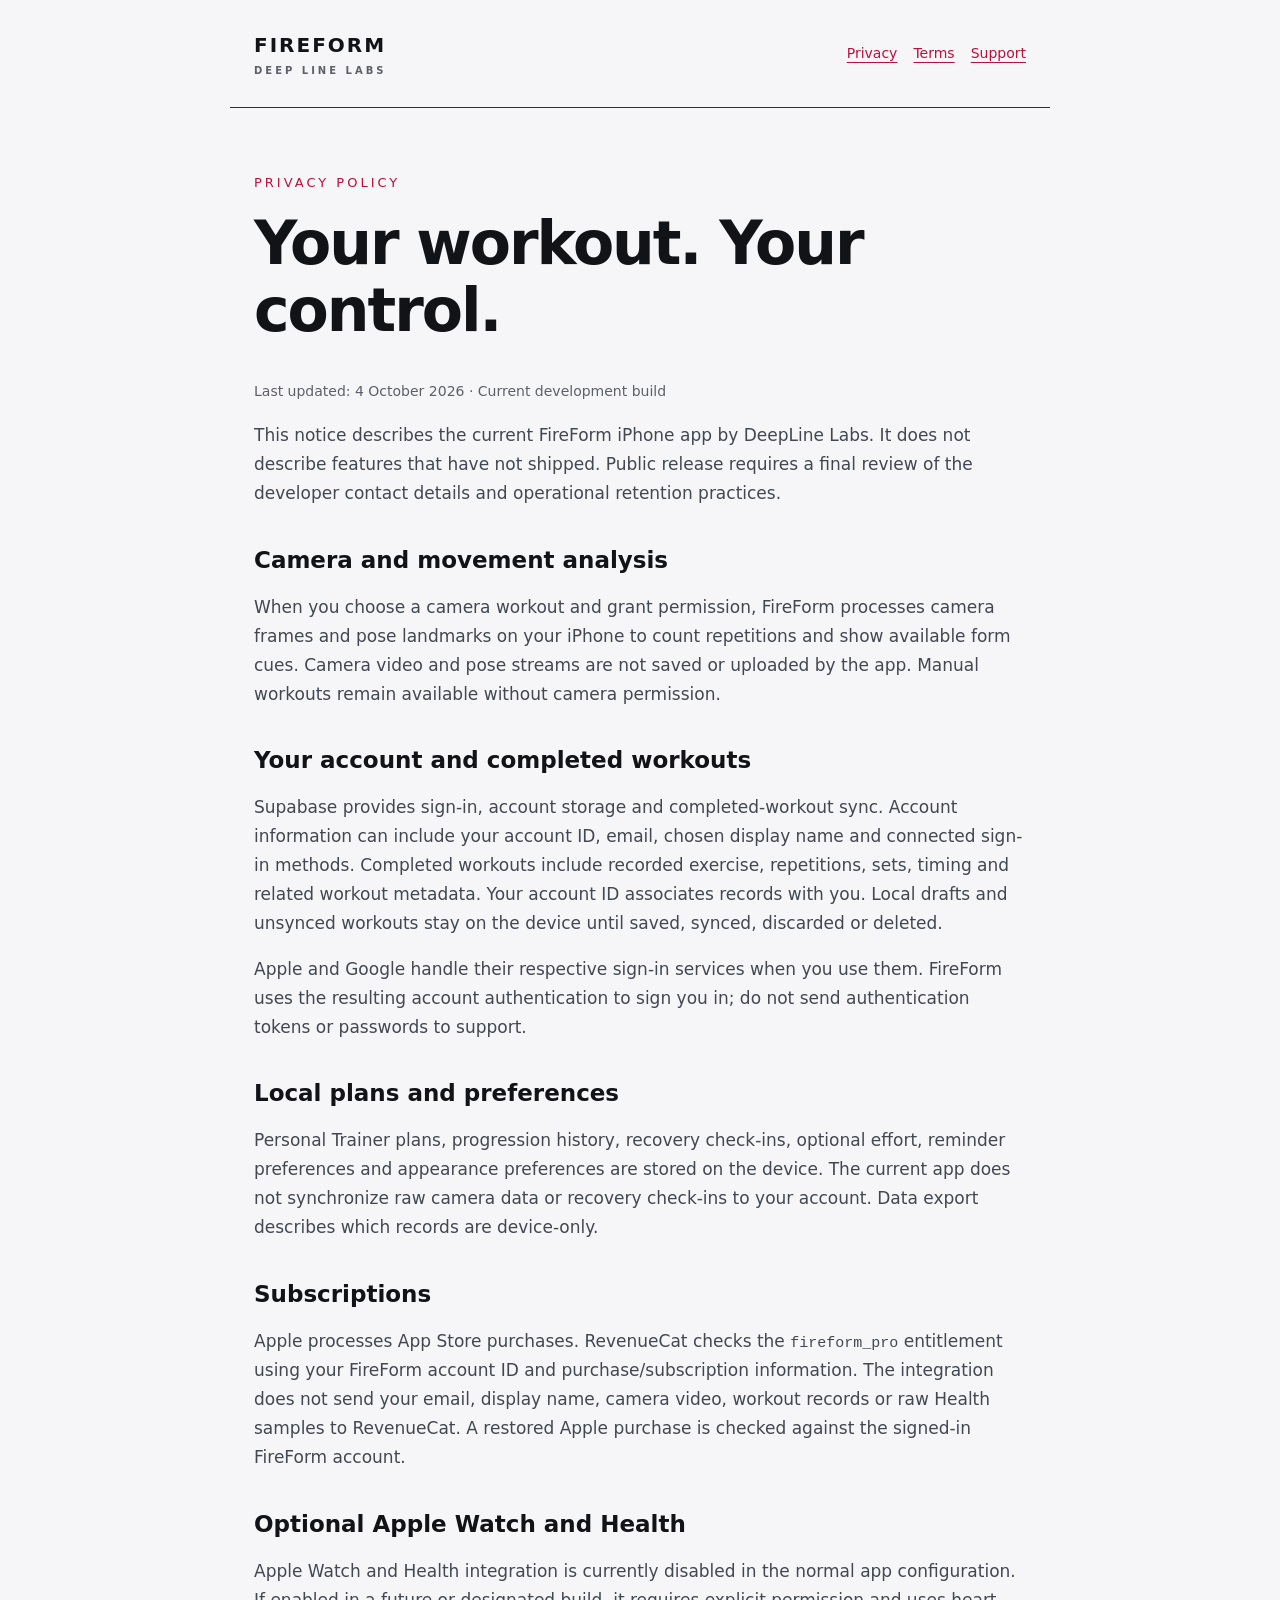
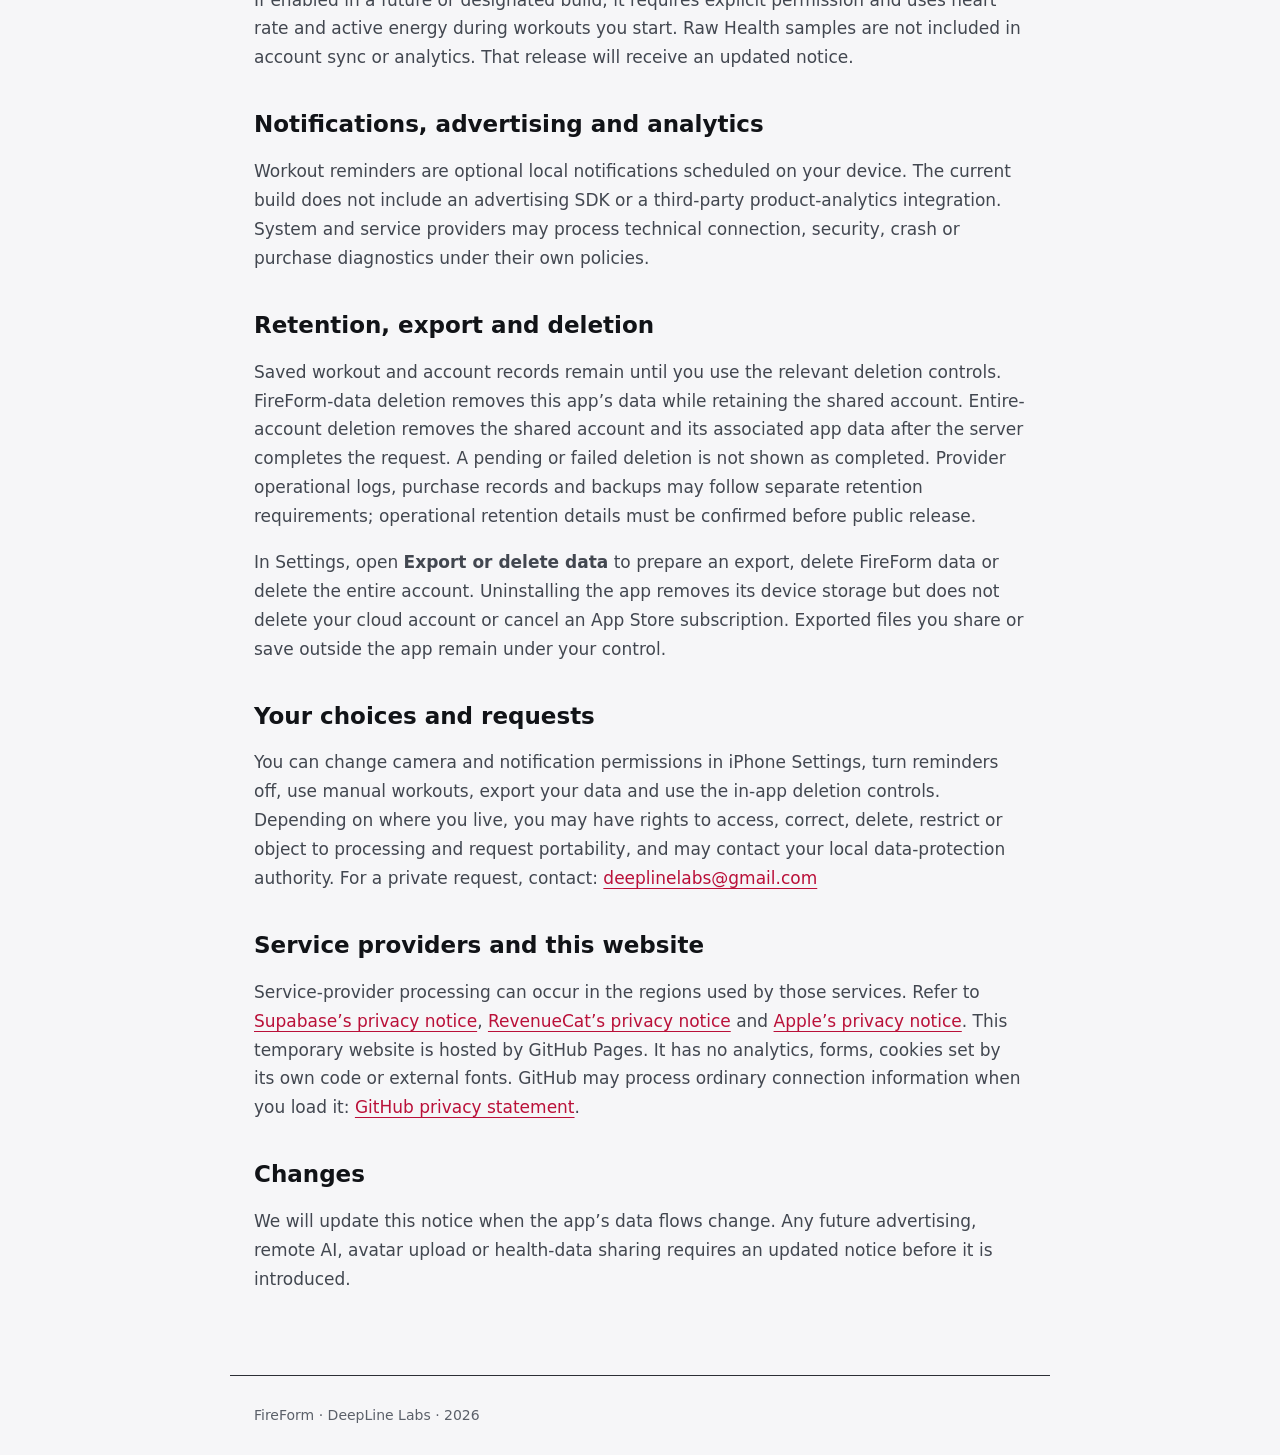
==== privacy.html @ 402961d0 "docs: publish FireForm privacy and support pages" ====
<!doctype html><html lang="en"><head><meta charset="utf-8"><meta name="viewport" content="width=device-width,initial-scale=1"><meta name="color-scheme" content="dark light"><title>Privacy policy · FireForm</title><link rel="stylesheet" href="style.css"></head><body><a class="skip" href="#main">Skip to content</a><header><a class="brand" href="index.html">FIREFORM<span>DEEP LINE LABS</span></a><nav aria-label="Site"><a href="privacy.html">Privacy</a><a href="terms.html">Terms</a><a href="support.html">Support</a></nav></header><main id="main"><p class="eyebrow">PRIVACY POLICY</p><h1>Your workout. Your control.</h1><p class="muted">Last updated: 4 October 2026 · Current development build</p><p>This notice describes the current FireForm iPhone app by DeepLine Labs. It does not describe features that have not shipped. Public release requires a final review of the developer contact details and operational retention practices.</p>
<h2>Camera and movement analysis</h2><p>When you choose a camera workout and grant permission, FireForm processes camera frames and pose landmarks on your iPhone to count repetitions and show available form cues. Camera video and pose streams are not saved or uploaded by the app. Manual workouts remain available without camera permission.</p>
<h2>Your account and completed workouts</h2><p>Supabase provides sign-in, account storage and completed-workout sync. Account information can include your account ID, email, chosen display name and connected sign-in methods. Completed workouts include recorded exercise, repetitions, sets, timing and related workout metadata. Your account ID associates records with you. Local drafts and unsynced workouts stay on the device until saved, synced, discarded or deleted.</p><p>Apple and Google handle their respective sign-in services when you use them. FireForm uses the resulting account authentication to sign you in; do not send authentication tokens or passwords to support.</p>
<h2>Local plans and preferences</h2><p>Personal Trainer plans, progression history, recovery check-ins, optional effort, reminder preferences and appearance preferences are stored on the device. The current app does not synchronize raw camera data or recovery check-ins to your account. Data export describes which records are device-only.</p>
<h2>Subscriptions</h2><p>Apple processes App Store purchases. RevenueCat checks the <code>fireform_pro</code> entitlement using your FireForm account ID and purchase/subscription information. The integration does not send your email, display name, camera video, workout records or raw Health samples to RevenueCat. A restored Apple purchase is checked against the signed-in FireForm account.</p>
<h2>Optional Apple Watch and Health</h2><p>Apple Watch and Health integration is currently disabled in the normal app configuration. If enabled in a future or designated build, it requires explicit permission and uses heart rate and active energy during workouts you start. Raw Health samples are not included in account sync or analytics. That release will receive an updated notice.</p>
<h2>Notifications, advertising and analytics</h2><p>Workout reminders are optional local notifications scheduled on your device. The current build does not include an advertising SDK or a third-party product-analytics integration. System and service providers may process technical connection, security, crash or purchase diagnostics under their own policies.</p>
<h2>Retention, export and deletion</h2><p>Saved workout and account records remain until you use the relevant deletion controls. FireForm-data deletion removes this app’s data while retaining the shared account. Entire-account deletion removes the shared account and its associated app data after the server completes the request. A pending or failed deletion is not shown as completed. Provider operational logs, purchase records and backups may follow separate retention requirements; operational retention details must be confirmed before public release.</p><p>In Settings, open <strong>Export or delete data</strong> to prepare an export, delete FireForm data or delete the entire account. Uninstalling the app removes its device storage but does not delete your cloud account or cancel an App Store subscription. Exported files you share or save outside the app remain under your control.</p>
<h2>Your choices and requests</h2><p>You can change camera and notification permissions in iPhone Settings, turn reminders off, use manual workouts, export your data and use the in-app deletion controls. Depending on where you live, you may have rights to access, correct, delete, restrict or object to processing and request portability, and may contact your local data-protection authority. For a private request, contact: <a href="mailto:deeplinelabs@gmail.com">deeplinelabs@gmail.com</a></p>
<h2>Service providers and this website</h2><p>Service-provider processing can occur in the regions used by those services. Refer to <a href="https://supabase.com/privacy">Supabase’s privacy notice</a>, <a href="https://www.revenuecat.com/privacy">RevenueCat’s privacy notice</a> and <a href="https://www.apple.com/legal/privacy/">Apple’s privacy notice</a>. This temporary website is hosted by GitHub Pages. It has no analytics, forms, cookies set by its own code or external fonts. GitHub may process ordinary connection information when you load it: <a href="https://docs.github.com/en/site-policy/privacy-policies/github-general-privacy-statement">GitHub privacy statement</a>.</p>
<h2>Changes</h2><p>We will update this notice when the app’s data flows change. Any future advertising, remote AI, avatar upload or health-data sharing requires an updated notice before it is introduced.</p></main><footer>FireForm · DeepLine Labs · 2026</footer></body></html>
---- style.css ----
*{box-sizing:border-box}html{background:#111317;color:#fff;font-family:system-ui,-apple-system,sans-serif;line-height:1.7}body{margin:0}header,main,footer{max-width:820px;margin:auto;padding:28px 24px}header{display:flex;justify-content:space-between;align-items:center;gap:24px;border-bottom:1px solid #2c2f36}a{color:#ff6b89;text-underline-offset:4px}a:focus-visible{outline:3px solid #ff6b89;outline-offset:5px}.brand{font-size:20px;font-weight:800;letter-spacing:2px;text-decoration:none;color:#fff}.brand span{display:block;font-size:10px;color:#c9cdd2;letter-spacing:3px}nav{display:flex;flex-wrap:wrap;gap:16px}nav a{display:inline-flex;align-items:center;min-height:44px;font-size:14px}.eyebrow{letter-spacing:3px;font-size:13px;color:#ff6b89;margin-top:36px}h1{font-size:clamp(34px,7vw,60px);letter-spacing:-2px;line-height:1.12;margin:16px 0 36px}h2{font-size:23px;line-height:1.3;margin:38px 0 12px}p{font-size:17px;color:#c9cdd2}.muted,footer{font-size:14px;color:#9da3af}.cards{display:grid;gap:14px;margin:32px 0}.cards a{display:block;text-decoration:none;padding:24px;background:#1a1d23;border:1px solid #2c2f36;border-radius:18px}.cards strong{display:block;font-size:22px;color:#fff}.cards span{display:block;color:#c9cdd2;margin-top:6px}footer{border-top:1px solid #2c2f36;margin-top:36px}.skip{position:absolute;left:16px;top:-80px;background:#111317;padding:12px}.skip:focus{top:12px}code{font-size:15px}@media(max-width:500px){header{align-items:flex-start;flex-direction:column;gap:8px}header,main,footer{padding:20px}h1{letter-spacing:-1px}}@media(prefers-color-scheme:light){html{background:#f6f6f8;color:#111317}p,.cards span{color:#424750}a,.eyebrow{color:#ba1039}.brand,.cards strong{color:#111317}.brand span,.muted,footer{color:#5b6069}.cards a{background:#fff;border-color:#d9dde3}.skip{background:#fff}}
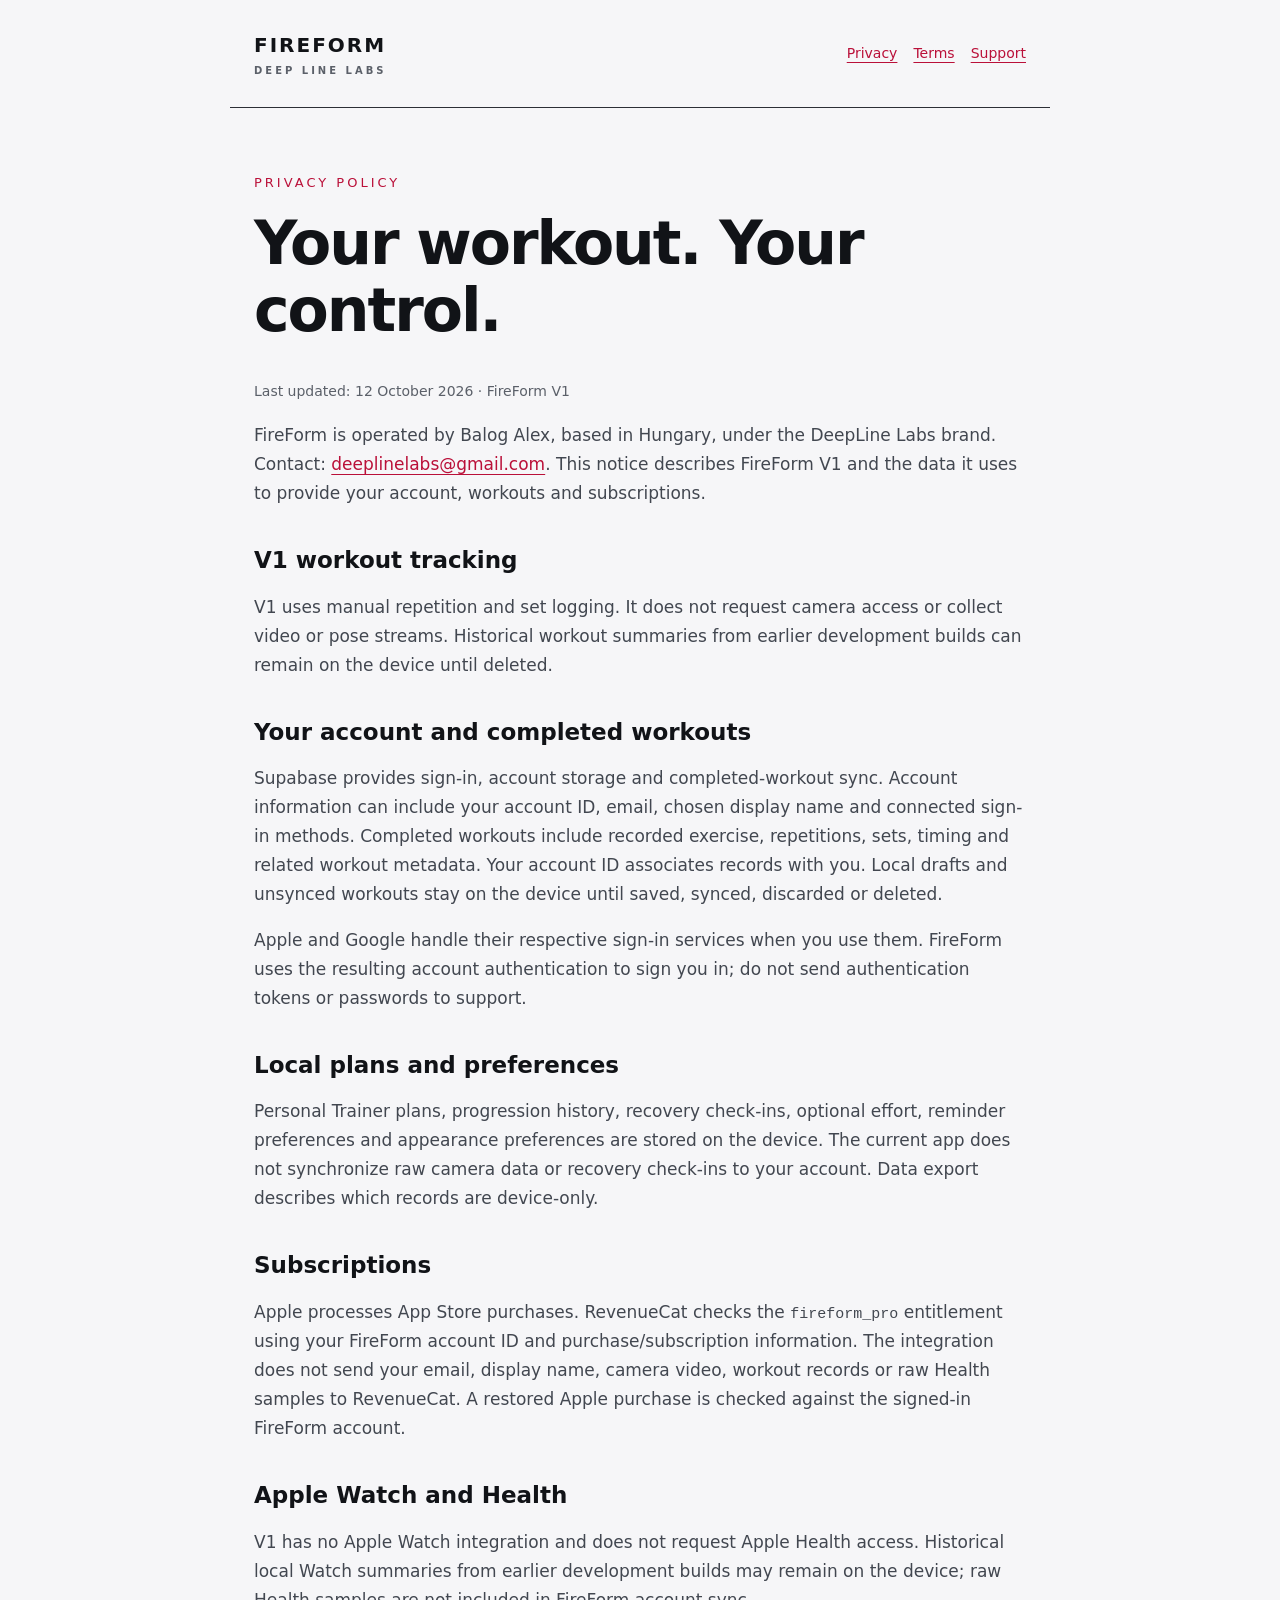
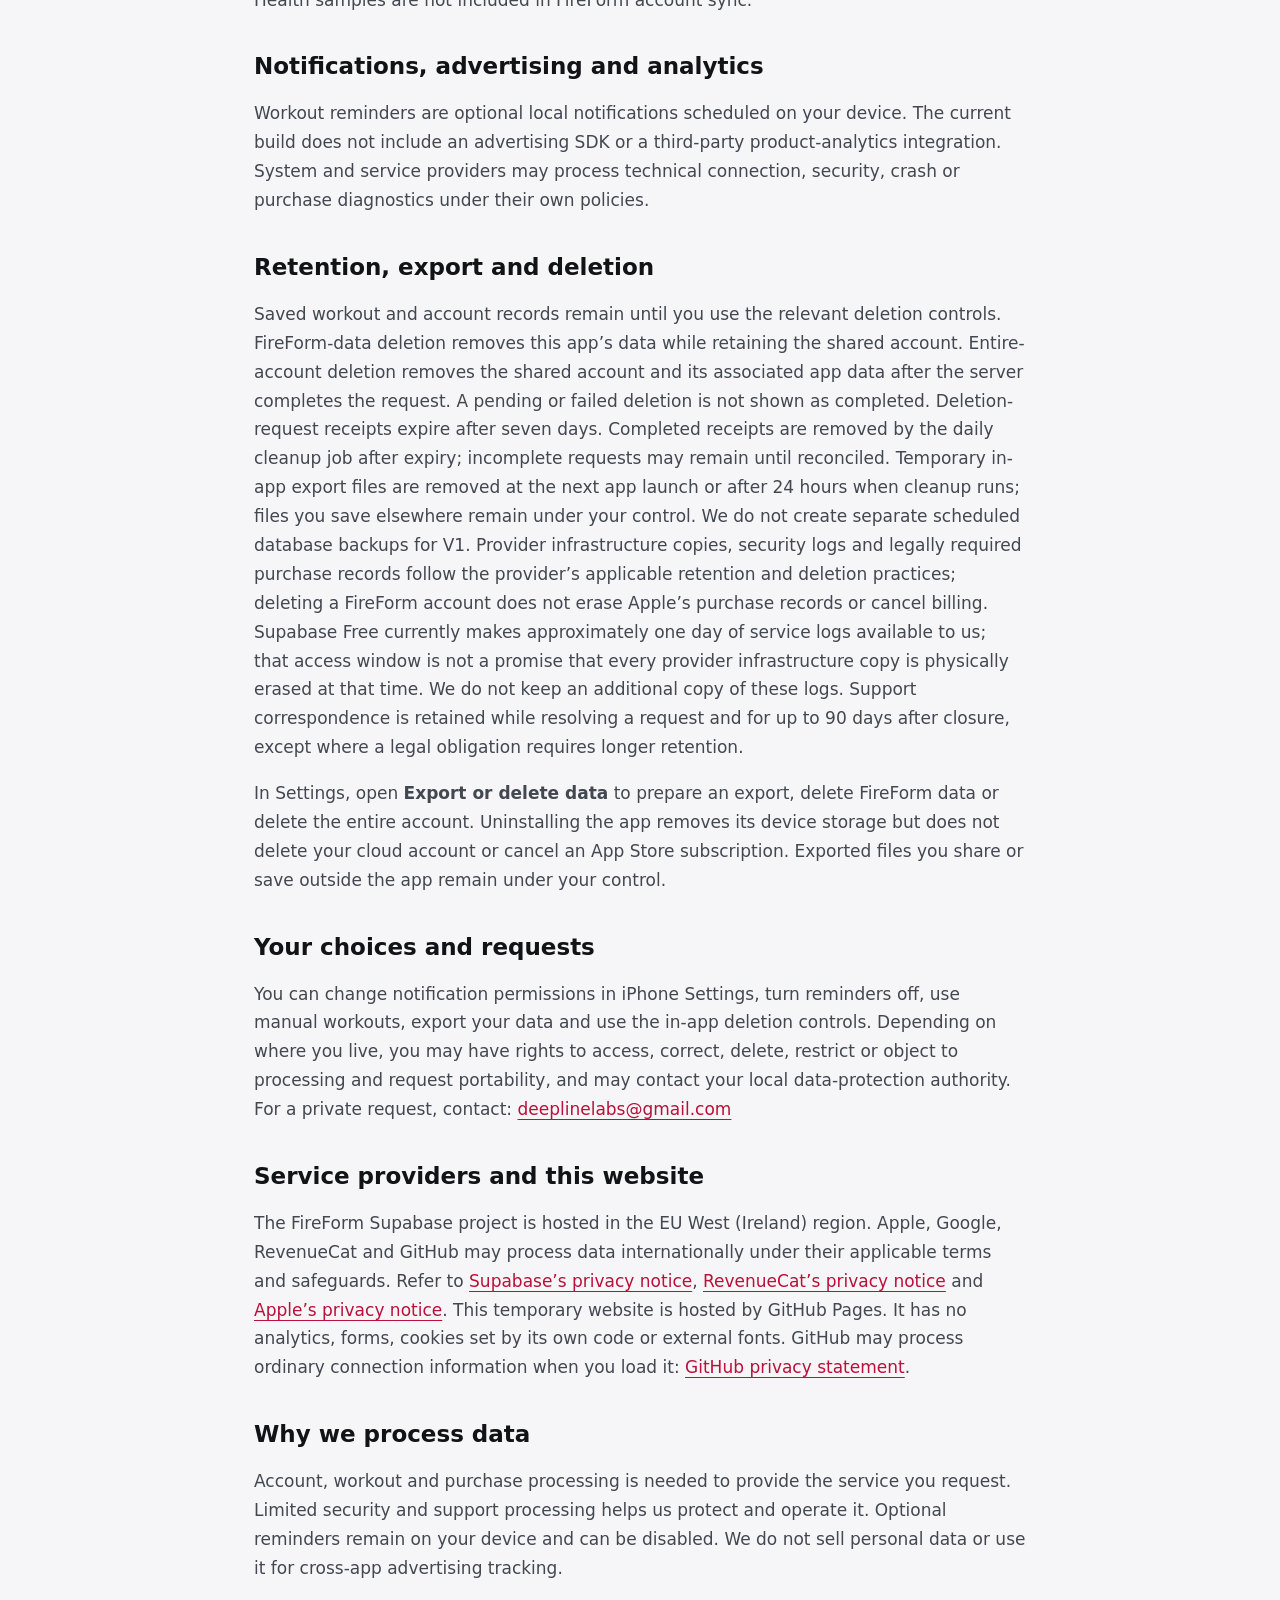
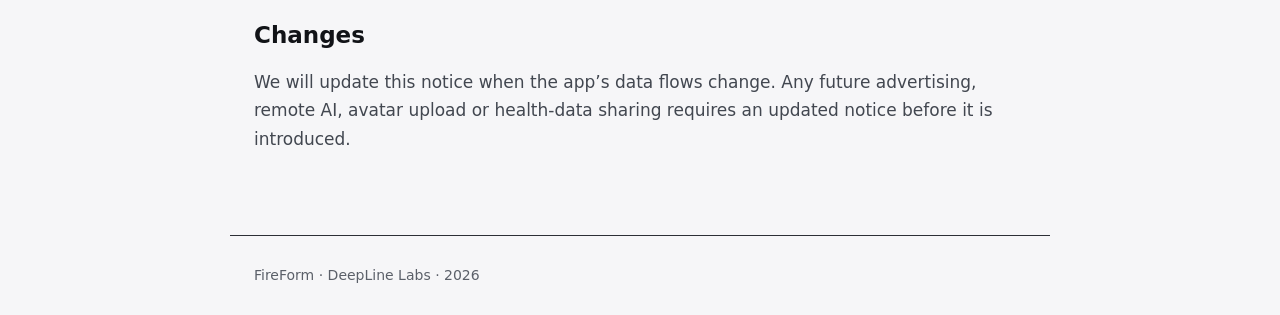
==== commit a0e7f559: "docs: publish English V1 privacy terms and support" ====
--- a/privacy.html
+++ b/privacy.html
@@ -1,11 +1,12 @@
-<!doctype html><html lang="en"><head><meta charset="utf-8"><meta name="viewport" content="width=device-width,initial-scale=1"><meta name="color-scheme" content="dark light"><title>Privacy policy · FireForm</title><link rel="stylesheet" href="style.css"></head><body><a class="skip" href="#main">Skip to content</a><header><a class="brand" href="index.html">FIREFORM<span>DEEP LINE LABS</span></a><nav aria-label="Site"><a href="privacy.html">Privacy</a><a href="terms.html">Terms</a><a href="support.html">Support</a></nav></header><main id="main"><p class="eyebrow">PRIVACY POLICY</p><h1>Your workout. Your control.</h1><p class="muted">Last updated: 4 October 2026 · Current development build</p><p>This notice describes the current FireForm iPhone app by DeepLine Labs. It does not describe features that have not shipped. Public release requires a final review of the developer contact details and operational retention practices.</p>
-<h2>Camera and movement analysis</h2><p>When you choose a camera workout and grant permission, FireForm processes camera frames and pose landmarks on your iPhone to count repetitions and show available form cues. Camera video and pose streams are not saved or uploaded by the app. Manual workouts remain available without camera permission.</p>
+<!doctype html><html lang="en"><head><meta charset="utf-8"><meta name="viewport" content="width=device-width,initial-scale=1"><meta name="color-scheme" content="dark light"><title>Privacy policy · FireForm</title><link rel="stylesheet" href="style.css"></head><body><a class="skip" href="#main">Skip to content</a><header><a class="brand" href="index.html">FIREFORM<span>DEEP LINE LABS</span></a><nav aria-label="Site"><a href="privacy.html">Privacy</a><a href="terms.html">Terms</a><a href="support.html">Support</a></nav></header><main id="main"><p class="eyebrow">PRIVACY POLICY</p><h1>Your workout. Your control.</h1><p class="muted">Last updated: 12 October 2026 · FireForm V1</p><p>FireForm is operated by Balog Alex, based in Hungary, under the DeepLine Labs brand. Contact: <a href="mailto:deeplinelabs@gmail.com">deeplinelabs@gmail.com</a>. This notice describes FireForm V1 and the data it uses to provide your account, workouts and subscriptions.</p>
+<h2>V1 workout tracking</h2><p>V1 uses manual repetition and set logging. It does not request camera access or collect video or pose streams. Historical workout summaries from earlier development builds can remain on the device until deleted.</p>
 <h2>Your account and completed workouts</h2><p>Supabase provides sign-in, account storage and completed-workout sync. Account information can include your account ID, email, chosen display name and connected sign-in methods. Completed workouts include recorded exercise, repetitions, sets, timing and related workout metadata. Your account ID associates records with you. Local drafts and unsynced workouts stay on the device until saved, synced, discarded or deleted.</p><p>Apple and Google handle their respective sign-in services when you use them. FireForm uses the resulting account authentication to sign you in; do not send authentication tokens or passwords to support.</p>
 <h2>Local plans and preferences</h2><p>Personal Trainer plans, progression history, recovery check-ins, optional effort, reminder preferences and appearance preferences are stored on the device. The current app does not synchronize raw camera data or recovery check-ins to your account. Data export describes which records are device-only.</p>
 <h2>Subscriptions</h2><p>Apple processes App Store purchases. RevenueCat checks the <code>fireform_pro</code> entitlement using your FireForm account ID and purchase/subscription information. The integration does not send your email, display name, camera video, workout records or raw Health samples to RevenueCat. A restored Apple purchase is checked against the signed-in FireForm account.</p>
-<h2>Optional Apple Watch and Health</h2><p>Apple Watch and Health integration is currently disabled in the normal app configuration. If enabled in a future or designated build, it requires explicit permission and uses heart rate and active energy during workouts you start. Raw Health samples are not included in account sync or analytics. That release will receive an updated notice.</p>
+<h2>Apple Watch and Health</h2><p>V1 has no Apple Watch integration and does not request Apple Health access. Historical local Watch summaries from earlier development builds may remain on the device; raw Health samples are not included in FireForm account sync.</p>
 <h2>Notifications, advertising and analytics</h2><p>Workout reminders are optional local notifications scheduled on your device. The current build does not include an advertising SDK or a third-party product-analytics integration. System and service providers may process technical connection, security, crash or purchase diagnostics under their own policies.</p>
-<h2>Retention, export and deletion</h2><p>Saved workout and account records remain until you use the relevant deletion controls. FireForm-data deletion removes this app’s data while retaining the shared account. Entire-account deletion removes the shared account and its associated app data after the server completes the request. A pending or failed deletion is not shown as completed. Provider operational logs, purchase records and backups may follow separate retention requirements; operational retention details must be confirmed before public release.</p><p>In Settings, open <strong>Export or delete data</strong> to prepare an export, delete FireForm data or delete the entire account. Uninstalling the app removes its device storage but does not delete your cloud account or cancel an App Store subscription. Exported files you share or save outside the app remain under your control.</p>
-<h2>Your choices and requests</h2><p>You can change camera and notification permissions in iPhone Settings, turn reminders off, use manual workouts, export your data and use the in-app deletion controls. Depending on where you live, you may have rights to access, correct, delete, restrict or object to processing and request portability, and may contact your local data-protection authority. For a private request, contact: <a href="mailto:deeplinelabs@gmail.com">deeplinelabs@gmail.com</a></p>
-<h2>Service providers and this website</h2><p>Service-provider processing can occur in the regions used by those services. Refer to <a href="https://supabase.com/privacy">Supabase’s privacy notice</a>, <a href="https://www.revenuecat.com/privacy">RevenueCat’s privacy notice</a> and <a href="https://www.apple.com/legal/privacy/">Apple’s privacy notice</a>. This temporary website is hosted by GitHub Pages. It has no analytics, forms, cookies set by its own code or external fonts. GitHub may process ordinary connection information when you load it: <a href="https://docs.github.com/en/site-policy/privacy-policies/github-general-privacy-statement">GitHub privacy statement</a>.</p>
+<h2>Retention, export and deletion</h2><p>Saved workout and account records remain until you use the relevant deletion controls. FireForm-data deletion removes this app’s data while retaining the shared account. Entire-account deletion removes the shared account and its associated app data after the server completes the request. A pending or failed deletion is not shown as completed. Deletion-request receipts expire after seven days. Completed receipts are removed by the daily cleanup job after expiry; incomplete requests may remain until reconciled. Temporary in-app export files are removed at the next app launch or after 24 hours when cleanup runs; files you save elsewhere remain under your control. We do not create separate scheduled database backups for V1. Provider infrastructure copies, security logs and legally required purchase records follow the provider’s applicable retention and deletion practices; deleting a FireForm account does not erase Apple’s purchase records or cancel billing. Supabase Free currently makes approximately one day of service logs available to us; that access window is not a promise that every provider infrastructure copy is physically erased at that time. We do not keep an additional copy of these logs. Support correspondence is retained while resolving a request and for up to 90 days after closure, except where a legal obligation requires longer retention.</p><p>In Settings, open <strong>Export or delete data</strong> to prepare an export, delete FireForm data or delete the entire account. Uninstalling the app removes its device storage but does not delete your cloud account or cancel an App Store subscription. Exported files you share or save outside the app remain under your control.</p>
+<h2>Your choices and requests</h2><p>You can change notification permissions in iPhone Settings, turn reminders off, use manual workouts, export your data and use the in-app deletion controls. Depending on where you live, you may have rights to access, correct, delete, restrict or object to processing and request portability, and may contact your local data-protection authority. For a private request, contact: <a href="mailto:deeplinelabs@gmail.com">deeplinelabs@gmail.com</a></p>
+<h2>Service providers and this website</h2><p>The FireForm Supabase project is hosted in the EU West (Ireland) region. Apple, Google, RevenueCat and GitHub may process data internationally under their applicable terms and safeguards. Refer to <a href="https://supabase.com/privacy">Supabase’s privacy notice</a>, <a href="https://www.revenuecat.com/privacy">RevenueCat’s privacy notice</a> and <a href="https://www.apple.com/legal/privacy/">Apple’s privacy notice</a>. This temporary website is hosted by GitHub Pages. It has no analytics, forms, cookies set by its own code or external fonts. GitHub may process ordinary connection information when you load it: <a href="https://docs.github.com/en/site-policy/privacy-policies/github-general-privacy-statement">GitHub privacy statement</a>.</p>
+<h2>Why we process data</h2><p>Account, workout and purchase processing is needed to provide the service you request. Limited security and support processing helps us protect and operate it. Optional reminders remain on your device and can be disabled. We do not sell personal data or use it for cross-app advertising tracking.</p>
 <h2>Changes</h2><p>We will update this notice when the app’s data flows change. Any future advertising, remote AI, avatar upload or health-data sharing requires an updated notice before it is introduced.</p></main><footer>FireForm · DeepLine Labs · 2026</footer></body></html>
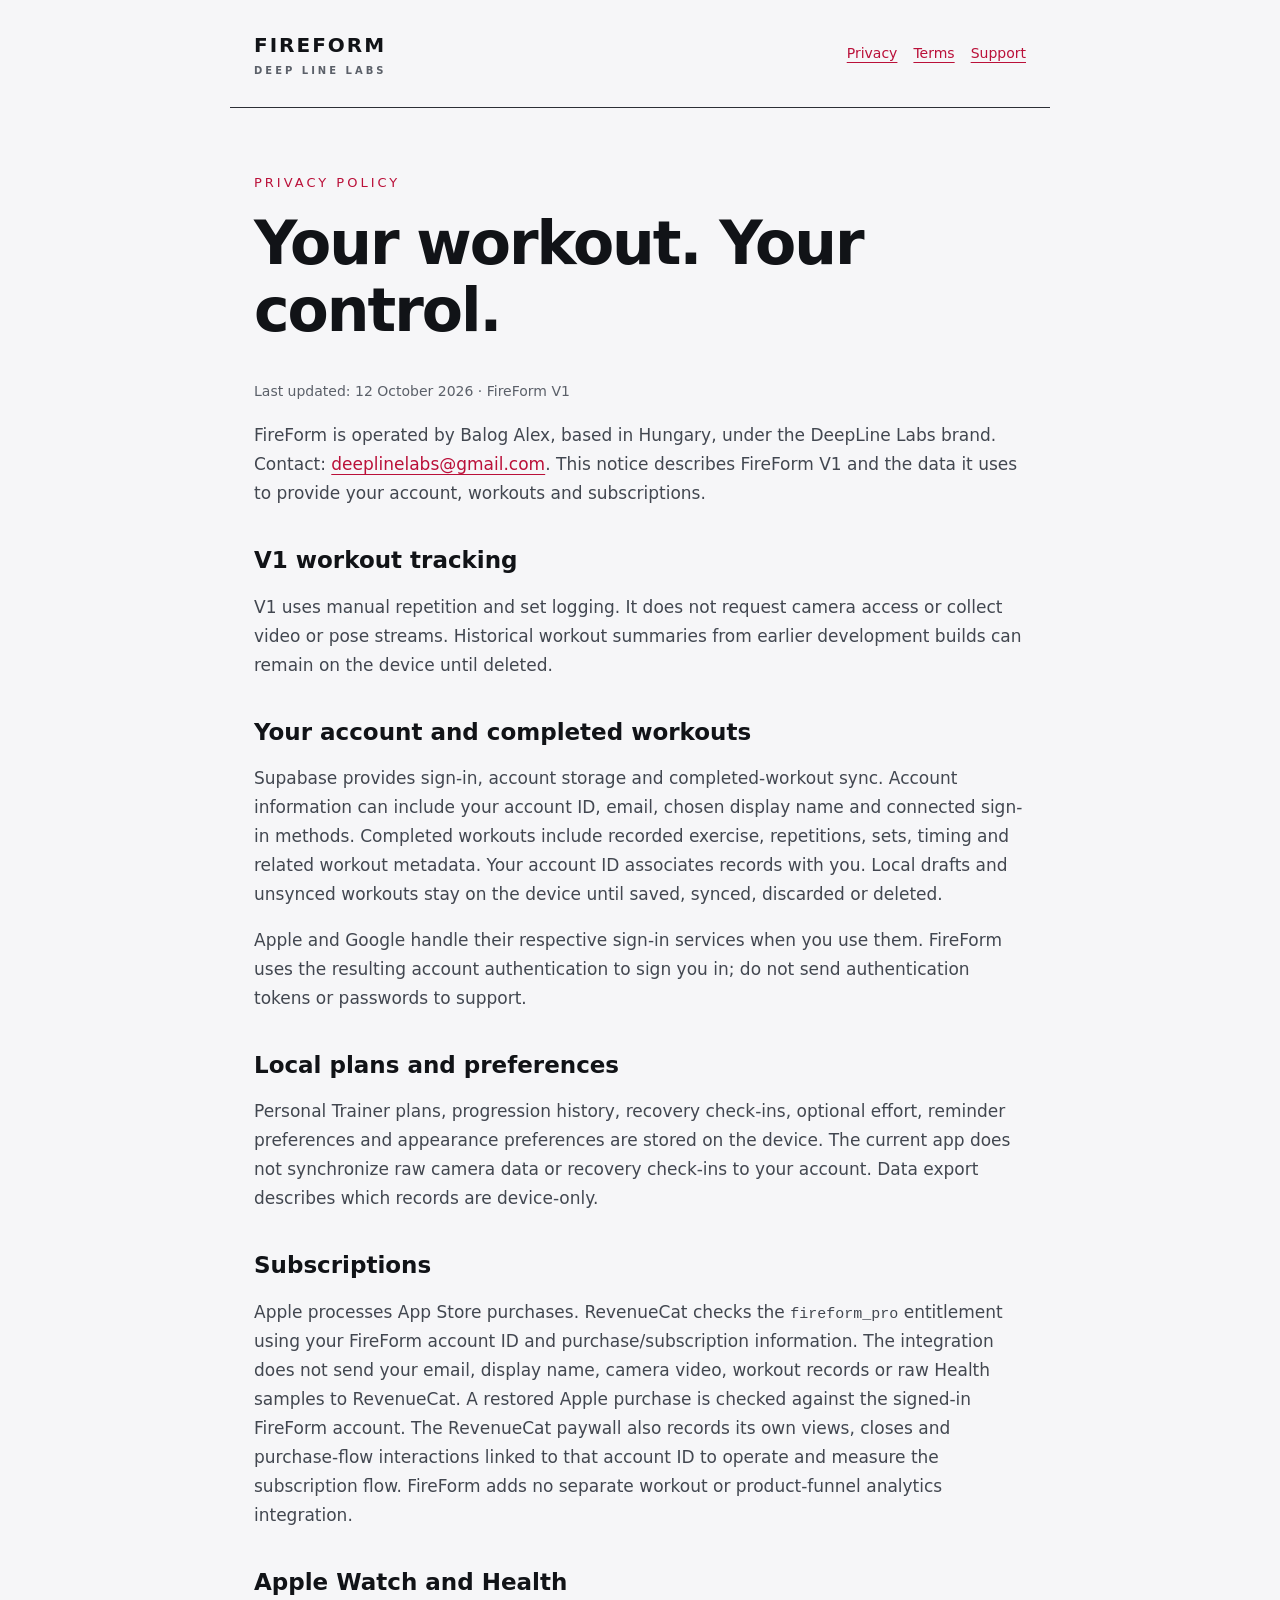
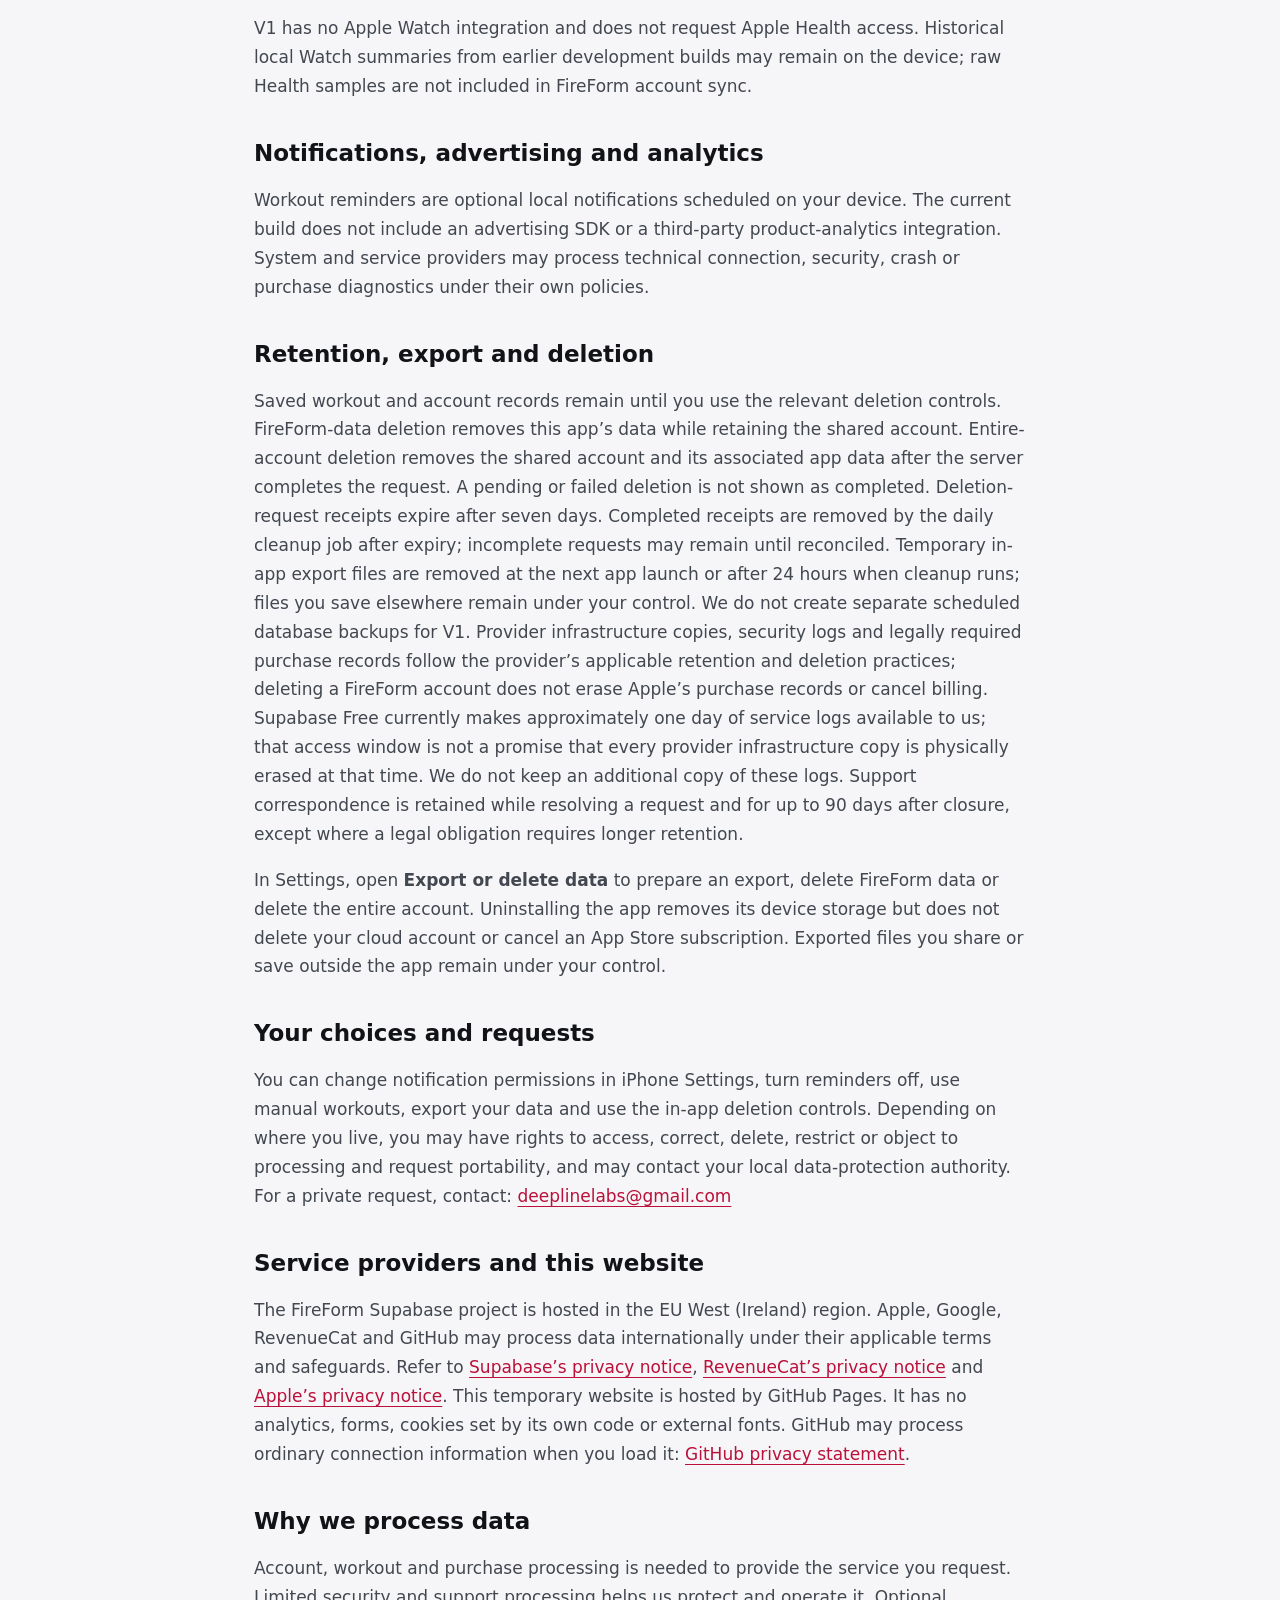
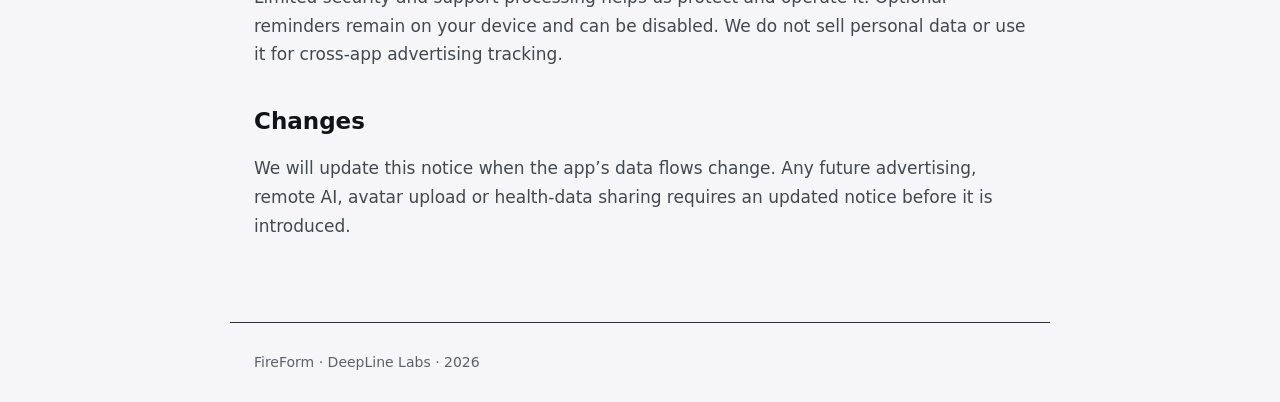
==== commit c4cc646b: "docs: disclose existing RevenueCat paywall interactions" ====
--- a/privacy.html
+++ b/privacy.html
@@ -2,7 +2,7 @@
 <h2>V1 workout tracking</h2><p>V1 uses manual repetition and set logging. It does not request camera access or collect video or pose streams. Historical workout summaries from earlier development builds can remain on the device until deleted.</p>
 <h2>Your account and completed workouts</h2><p>Supabase provides sign-in, account storage and completed-workout sync. Account information can include your account ID, email, chosen display name and connected sign-in methods. Completed workouts include recorded exercise, repetitions, sets, timing and related workout metadata. Your account ID associates records with you. Local drafts and unsynced workouts stay on the device until saved, synced, discarded or deleted.</p><p>Apple and Google handle their respective sign-in services when you use them. FireForm uses the resulting account authentication to sign you in; do not send authentication tokens or passwords to support.</p>
 <h2>Local plans and preferences</h2><p>Personal Trainer plans, progression history, recovery check-ins, optional effort, reminder preferences and appearance preferences are stored on the device. The current app does not synchronize raw camera data or recovery check-ins to your account. Data export describes which records are device-only.</p>
-<h2>Subscriptions</h2><p>Apple processes App Store purchases. RevenueCat checks the <code>fireform_pro</code> entitlement using your FireForm account ID and purchase/subscription information. The integration does not send your email, display name, camera video, workout records or raw Health samples to RevenueCat. A restored Apple purchase is checked against the signed-in FireForm account.</p>
+<h2>Subscriptions</h2><p>Apple processes App Store purchases. RevenueCat checks the <code>fireform_pro</code> entitlement using your FireForm account ID and purchase/subscription information. The integration does not send your email, display name, camera video, workout records or raw Health samples to RevenueCat. A restored Apple purchase is checked against the signed-in FireForm account. The RevenueCat paywall also records its own views, closes and purchase-flow interactions linked to that account ID to operate and measure the subscription flow. FireForm adds no separate workout or product-funnel analytics integration.</p>
 <h2>Apple Watch and Health</h2><p>V1 has no Apple Watch integration and does not request Apple Health access. Historical local Watch summaries from earlier development builds may remain on the device; raw Health samples are not included in FireForm account sync.</p>
 <h2>Notifications, advertising and analytics</h2><p>Workout reminders are optional local notifications scheduled on your device. The current build does not include an advertising SDK or a third-party product-analytics integration. System and service providers may process technical connection, security, crash or purchase diagnostics under their own policies.</p>
 <h2>Retention, export and deletion</h2><p>Saved workout and account records remain until you use the relevant deletion controls. FireForm-data deletion removes this app’s data while retaining the shared account. Entire-account deletion removes the shared account and its associated app data after the server completes the request. A pending or failed deletion is not shown as completed. Deletion-request receipts expire after seven days. Completed receipts are removed by the daily cleanup job after expiry; incomplete requests may remain until reconciled. Temporary in-app export files are removed at the next app launch or after 24 hours when cleanup runs; files you save elsewhere remain under your control. We do not create separate scheduled database backups for V1. Provider infrastructure copies, security logs and legally required purchase records follow the provider’s applicable retention and deletion practices; deleting a FireForm account does not erase Apple’s purchase records or cancel billing. Supabase Free currently makes approximately one day of service logs available to us; that access window is not a promise that every provider infrastructure copy is physically erased at that time. We do not keep an additional copy of these logs. Support correspondence is retained while resolving a request and for up to 90 days after closure, except where a legal obligation requires longer retention.</p><p>In Settings, open <strong>Export or delete data</strong> to prepare an export, delete FireForm data or delete the entire account. Uninstalling the app removes its device storage but does not delete your cloud account or cancel an App Store subscription. Exported files you share or save outside the app remain under your control.</p>
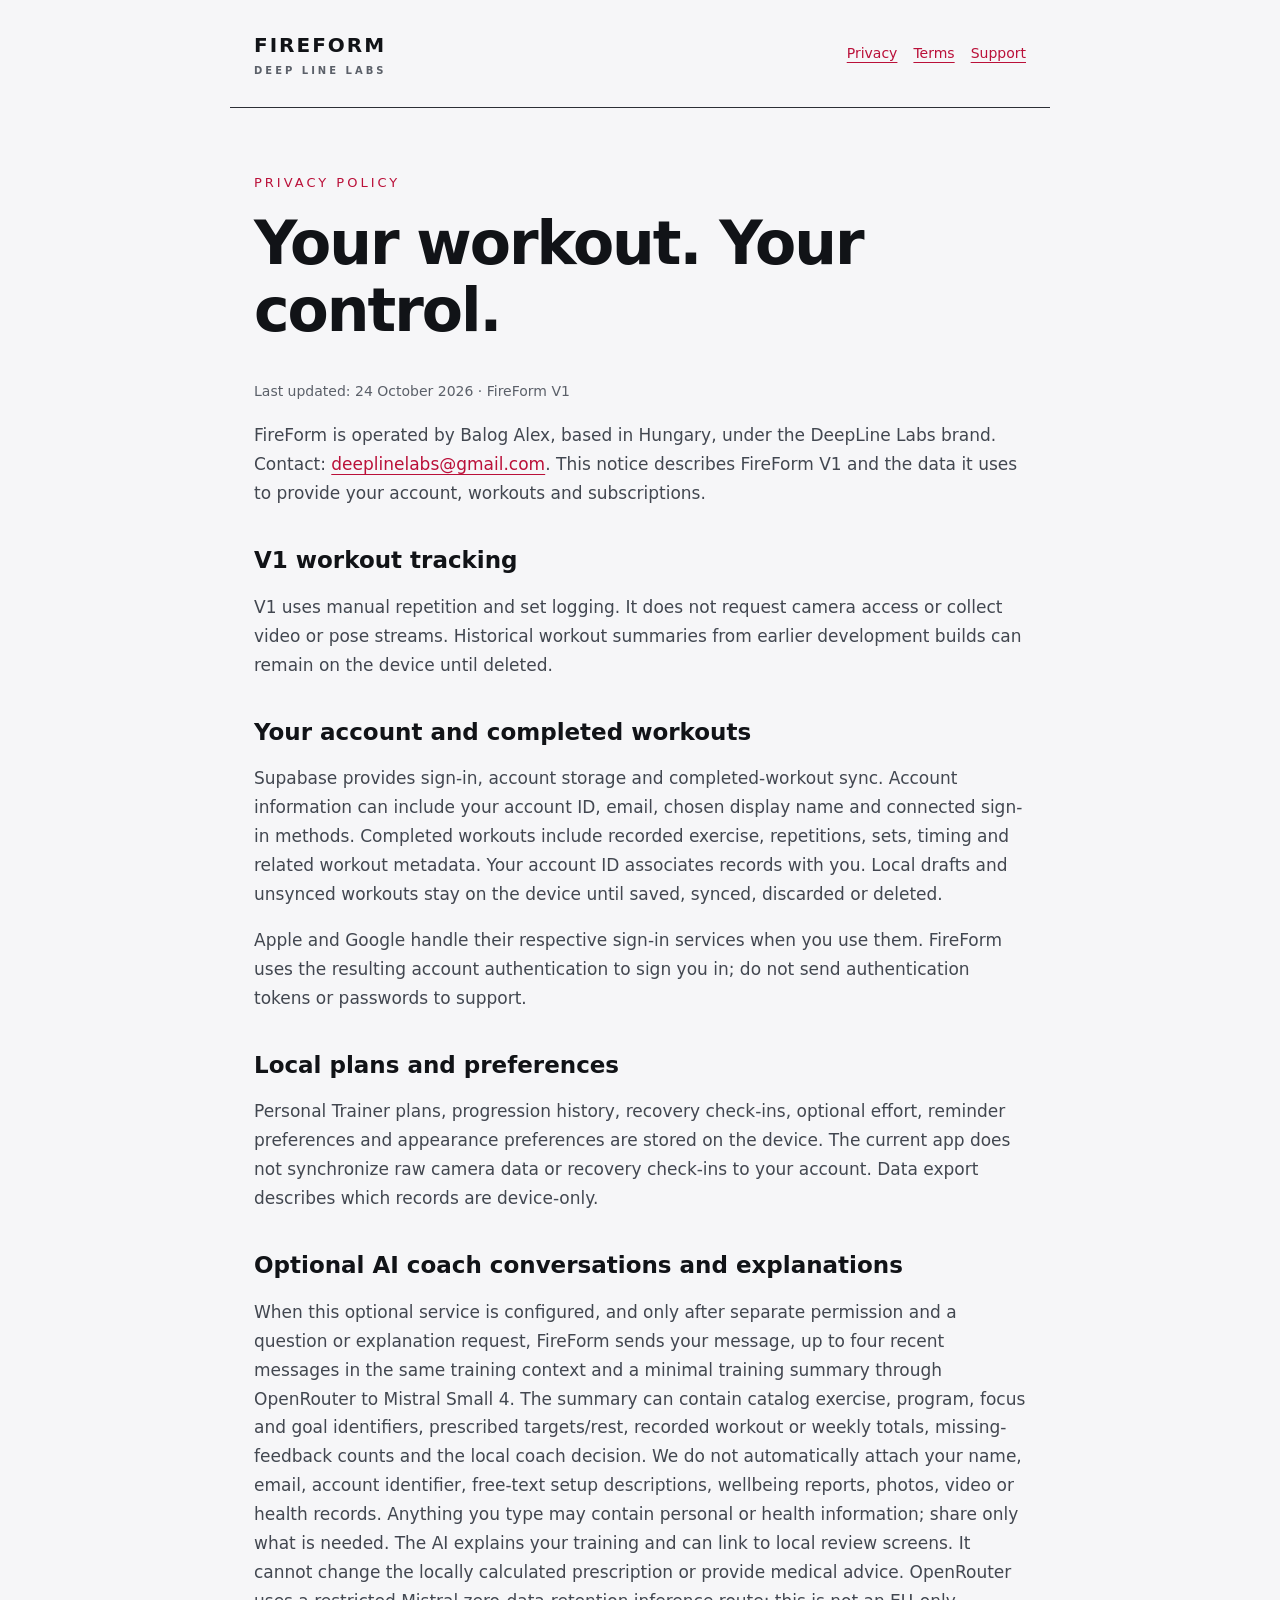
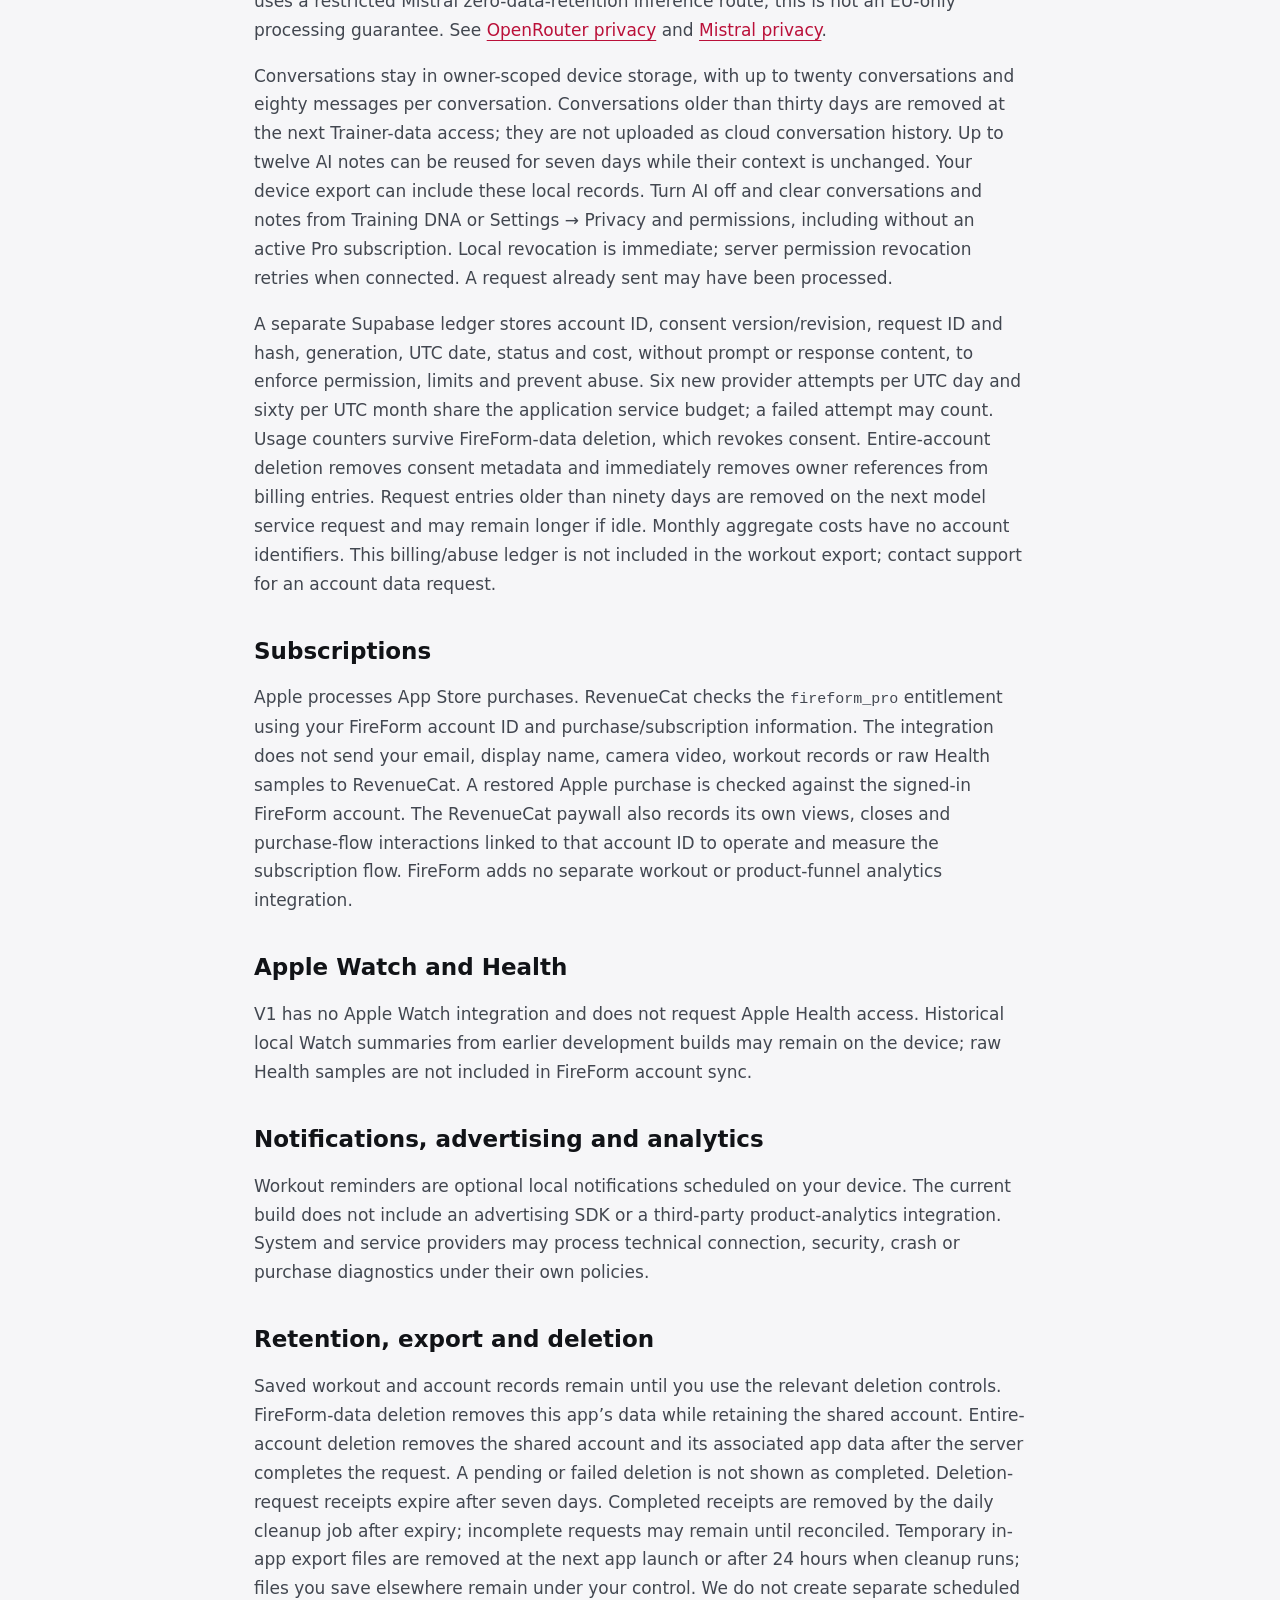
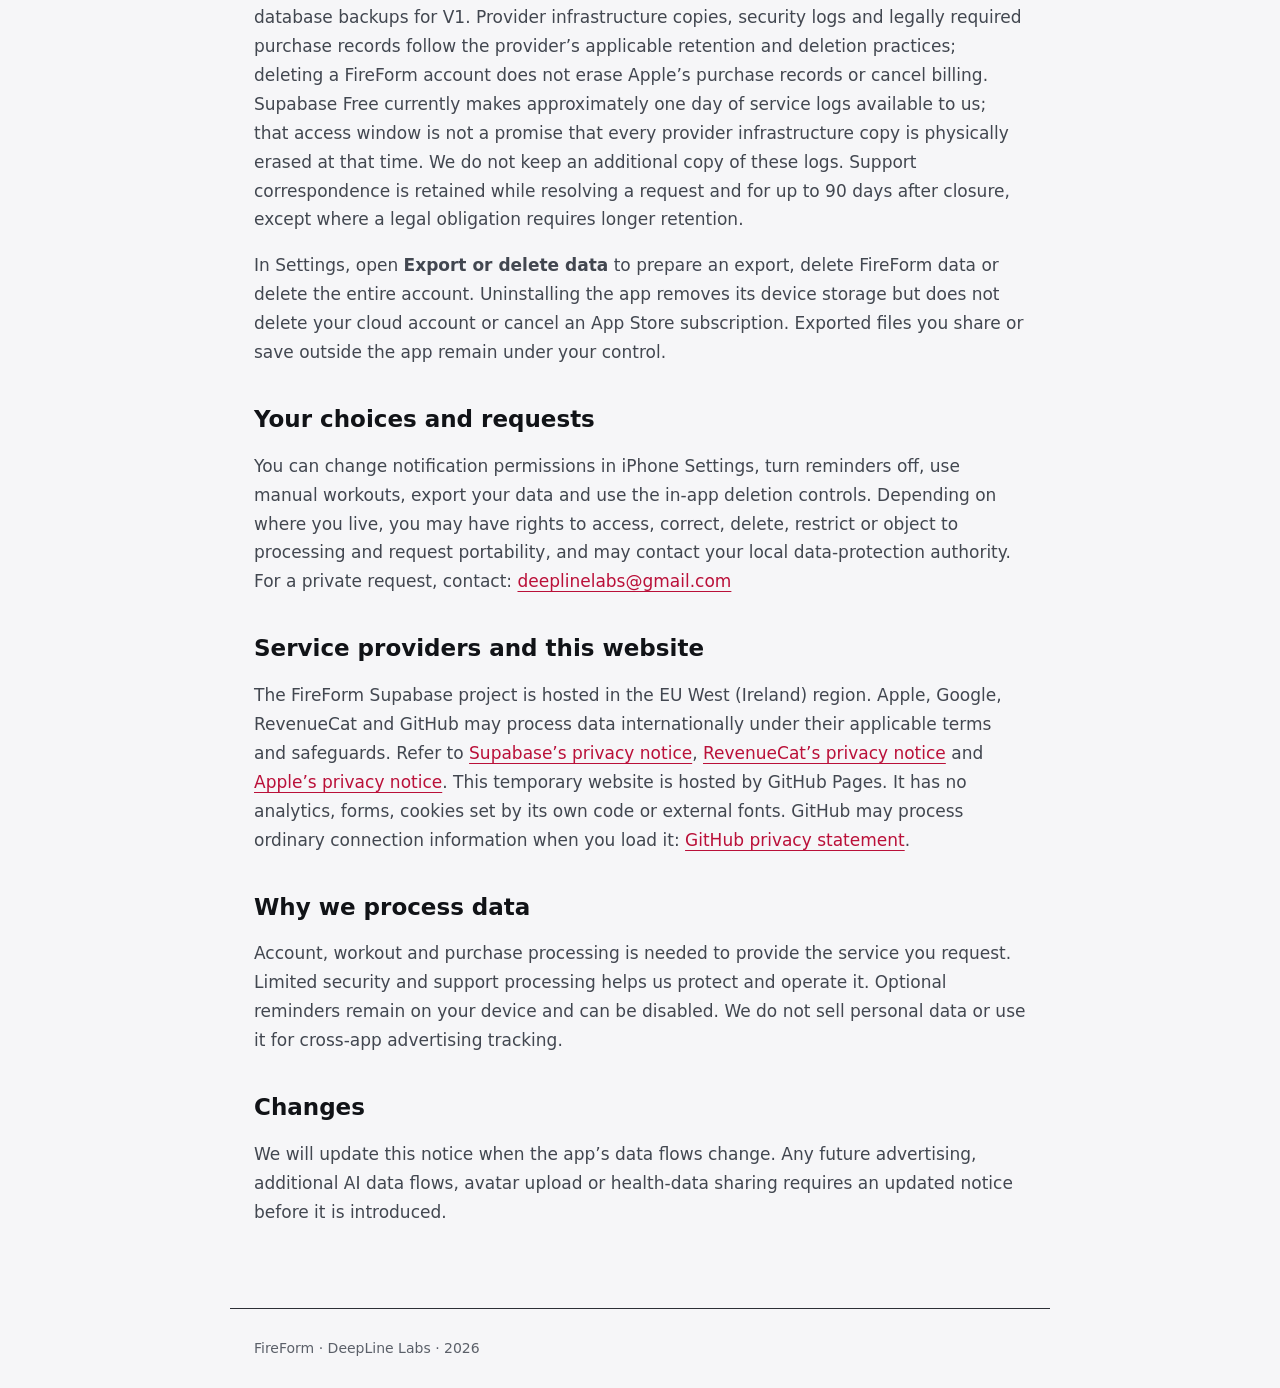
==== commit 4382783f: "docs: disclose optional FireForm coach conversations and limits" ====
--- a/privacy.html
+++ b/privacy.html
@@ -1,7 +1,8 @@
-<!doctype html><html lang="en"><head><meta charset="utf-8"><meta name="viewport" content="width=device-width,initial-scale=1"><meta name="color-scheme" content="dark light"><title>Privacy policy · FireForm</title><link rel="stylesheet" href="style.css"></head><body><a class="skip" href="#main">Skip to content</a><header><a class="brand" href="index.html">FIREFORM<span>DEEP LINE LABS</span></a><nav aria-label="Site"><a href="privacy.html">Privacy</a><a href="terms.html">Terms</a><a href="support.html">Support</a></nav></header><main id="main"><p class="eyebrow">PRIVACY POLICY</p><h1>Your workout. Your control.</h1><p class="muted">Last updated: 12 October 2026 · FireForm V1</p><p>FireForm is operated by Balog Alex, based in Hungary, under the DeepLine Labs brand. Contact: <a href="mailto:deeplinelabs@gmail.com">deeplinelabs@gmail.com</a>. This notice describes FireForm V1 and the data it uses to provide your account, workouts and subscriptions.</p>
+<!doctype html><html lang="en"><head><meta charset="utf-8"><meta name="viewport" content="width=device-width,initial-scale=1"><meta name="color-scheme" content="dark light"><title>Privacy policy · FireForm</title><link rel="stylesheet" href="style.css"></head><body><a class="skip" href="#main">Skip to content</a><header><a class="brand" href="index.html">FIREFORM<span>DEEP LINE LABS</span></a><nav aria-label="Site"><a href="privacy.html">Privacy</a><a href="terms.html">Terms</a><a href="support.html">Support</a></nav></header><main id="main"><p class="eyebrow">PRIVACY POLICY</p><h1>Your workout. Your control.</h1><p class="muted">Last updated: 24 October 2026 · FireForm V1</p><p>FireForm is operated by Balog Alex, based in Hungary, under the DeepLine Labs brand. Contact: <a href="mailto:deeplinelabs@gmail.com">deeplinelabs@gmail.com</a>. This notice describes FireForm V1 and the data it uses to provide your account, workouts and subscriptions.</p>
 <h2>V1 workout tracking</h2><p>V1 uses manual repetition and set logging. It does not request camera access or collect video or pose streams. Historical workout summaries from earlier development builds can remain on the device until deleted.</p>
 <h2>Your account and completed workouts</h2><p>Supabase provides sign-in, account storage and completed-workout sync. Account information can include your account ID, email, chosen display name and connected sign-in methods. Completed workouts include recorded exercise, repetitions, sets, timing and related workout metadata. Your account ID associates records with you. Local drafts and unsynced workouts stay on the device until saved, synced, discarded or deleted.</p><p>Apple and Google handle their respective sign-in services when you use them. FireForm uses the resulting account authentication to sign you in; do not send authentication tokens or passwords to support.</p>
 <h2>Local plans and preferences</h2><p>Personal Trainer plans, progression history, recovery check-ins, optional effort, reminder preferences and appearance preferences are stored on the device. The current app does not synchronize raw camera data or recovery check-ins to your account. Data export describes which records are device-only.</p>
+<h2>Optional AI coach conversations and explanations</h2><p>When this optional service is configured, and only after separate permission and a question or explanation request, FireForm sends your message, up to four recent messages in the same training context and a minimal training summary through OpenRouter to Mistral Small 4. The summary can contain catalog exercise, program, focus and goal identifiers, prescribed targets/rest, recorded workout or weekly totals, missing-feedback counts and the local coach decision. We do not automatically attach your name, email, account identifier, free-text setup descriptions, wellbeing reports, photos, video or health records. Anything you type may contain personal or health information; share only what is needed. The AI explains your training and can link to local review screens. It cannot change the locally calculated prescription or provide medical advice. OpenRouter uses a restricted Mistral zero-data-retention inference route; this is not an EU-only processing guarantee. See <a href="https://openrouter.ai/privacy">OpenRouter privacy</a> and <a href="https://legal.mistral.ai/terms/privacy-policy/">Mistral privacy</a>.</p><p>Conversations stay in owner-scoped device storage, with up to twenty conversations and eighty messages per conversation. Conversations older than thirty days are removed at the next Trainer-data access; they are not uploaded as cloud conversation history. Up to twelve AI notes can be reused for seven days while their context is unchanged. Your device export can include these local records. Turn AI off and clear conversations and notes from Training DNA or Settings → Privacy and permissions, including without an active Pro subscription. Local revocation is immediate; server permission revocation retries when connected. A request already sent may have been processed.</p><p>A separate Supabase ledger stores account ID, consent version/revision, request ID and hash, generation, UTC date, status and cost, without prompt or response content, to enforce permission, limits and prevent abuse. Six new provider attempts per UTC day and sixty per UTC month share the application service budget; a failed attempt may count. Usage counters survive FireForm-data deletion, which revokes consent. Entire-account deletion removes consent metadata and immediately removes owner references from billing entries. Request entries older than ninety days are removed on the next model service request and may remain longer if idle. Monthly aggregate costs have no account identifiers. This billing/abuse ledger is not included in the workout export; contact support for an account data request.</p>
 <h2>Subscriptions</h2><p>Apple processes App Store purchases. RevenueCat checks the <code>fireform_pro</code> entitlement using your FireForm account ID and purchase/subscription information. The integration does not send your email, display name, camera video, workout records or raw Health samples to RevenueCat. A restored Apple purchase is checked against the signed-in FireForm account. The RevenueCat paywall also records its own views, closes and purchase-flow interactions linked to that account ID to operate and measure the subscription flow. FireForm adds no separate workout or product-funnel analytics integration.</p>
 <h2>Apple Watch and Health</h2><p>V1 has no Apple Watch integration and does not request Apple Health access. Historical local Watch summaries from earlier development builds may remain on the device; raw Health samples are not included in FireForm account sync.</p>
 <h2>Notifications, advertising and analytics</h2><p>Workout reminders are optional local notifications scheduled on your device. The current build does not include an advertising SDK or a third-party product-analytics integration. System and service providers may process technical connection, security, crash or purchase diagnostics under their own policies.</p>
@@ -9,4 +10,4 @@
 <h2>Your choices and requests</h2><p>You can change notification permissions in iPhone Settings, turn reminders off, use manual workouts, export your data and use the in-app deletion controls. Depending on where you live, you may have rights to access, correct, delete, restrict or object to processing and request portability, and may contact your local data-protection authority. For a private request, contact: <a href="mailto:deeplinelabs@gmail.com">deeplinelabs@gmail.com</a></p>
 <h2>Service providers and this website</h2><p>The FireForm Supabase project is hosted in the EU West (Ireland) region. Apple, Google, RevenueCat and GitHub may process data internationally under their applicable terms and safeguards. Refer to <a href="https://supabase.com/privacy">Supabase’s privacy notice</a>, <a href="https://www.revenuecat.com/privacy">RevenueCat’s privacy notice</a> and <a href="https://www.apple.com/legal/privacy/">Apple’s privacy notice</a>. This temporary website is hosted by GitHub Pages. It has no analytics, forms, cookies set by its own code or external fonts. GitHub may process ordinary connection information when you load it: <a href="https://docs.github.com/en/site-policy/privacy-policies/github-general-privacy-statement">GitHub privacy statement</a>.</p>
 <h2>Why we process data</h2><p>Account, workout and purchase processing is needed to provide the service you request. Limited security and support processing helps us protect and operate it. Optional reminders remain on your device and can be disabled. We do not sell personal data or use it for cross-app advertising tracking.</p>
-<h2>Changes</h2><p>We will update this notice when the app’s data flows change. Any future advertising, remote AI, avatar upload or health-data sharing requires an updated notice before it is introduced.</p></main><footer>FireForm · DeepLine Labs · 2026</footer></body></html>+<h2>Changes</h2><p>We will update this notice when the app’s data flows change. Any future advertising, additional AI data flows, avatar upload or health-data sharing requires an updated notice before it is introduced.</p></main><footer>FireForm · DeepLine Labs · 2026</footer></body></html>
